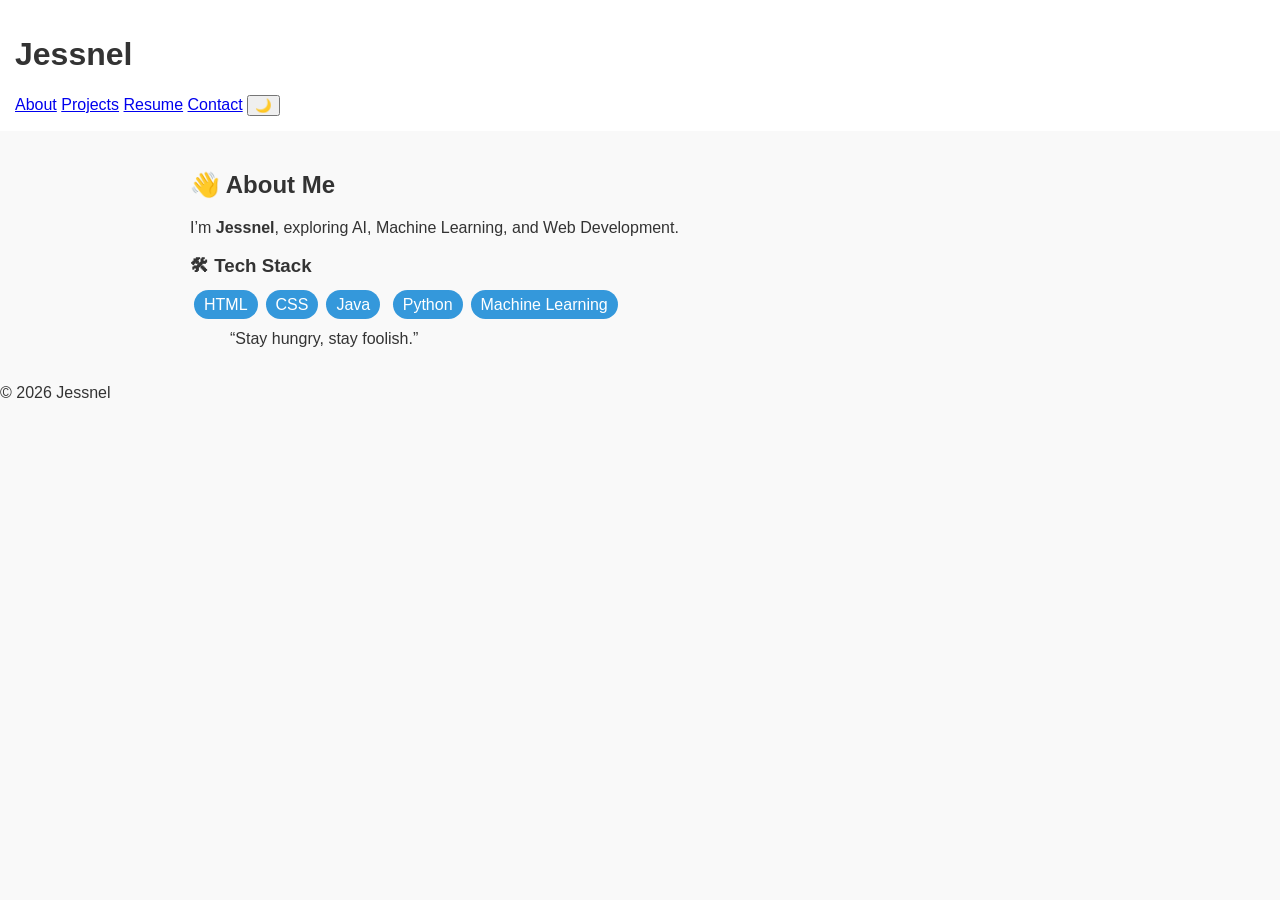
==== index.html @ d8b5aed1 "Initial commit of my portfolio site" ====
<!DOCTYPE html>
<html lang="en">

<head>
    <meta charset="UTF-8">
    <title>Jessnel | Portfolio</title>
    <meta name="viewport" content="width=device-width, initial-scale=1.0">
    <link rel="stylesheet" href="css/style.css">
</head>

<body>
    <header>
        <h1>Jessnel</h1>
        <nav>
            <a href="index.html">About</a>
            <a href="projects.html">Projects</a>
            <a href="resume.html">Resume</a>
            <a href="contact.html">Contact</a>
            <button id="themeToggle">🌙</button>
        </nav>
    </header>

    <main class="container fade-in">
        <h2>👋 About Me</h2>
        <p>I’m <strong>Jessnel</strong>, exploring AI, Machine Learning, and Web Development.</p>

        <h3>🛠 Tech Stack</h3>
        <div class="skills">
            <span>HTML</span><span>CSS</span><span>Java</span>
            <span>Python</span><span>Machine Learning</span>
        </div>

        <blockquote>“Stay hungry, stay foolish.”</blockquote>
    </main>

    <footer>© 2026 Jessnel</footer>
    <script src="js/main.js"></script>
</body>

</html>
---- css/style.css ----
:root {
    --bg: #f9f9f9;
    --text: #333;
    --card: #ffffff;
}

.dark {
    --bg: #121212;
    --text: #eaeaea;
    --card: #1e1e1e;
}

body {
    background: var(--bg);
    color: var(--text);
    font-family: Arial;
    margin: 0;
}

header {
    padding: 15px;
    background: var(--card);
}

.container {
    max-width: 900px;
    margin: auto;
    padding: 20px;
}

.skills span {
    background: #3498db;
    color: white;
    padding: 6px 10px;
    margin: 4px;
    border-radius: 20px;
}

.card {
    background: var(--card);
    padding: 20px;
    margin: 10px 0;
    border-radius: 10px;
}

.fade-in {
    animation: fade 0.6s;
}

@keyframes fade {
    from {
        opacity: 0;
        transform: translateY(10px)
    }

    to {
        opacity: 1
    }
}
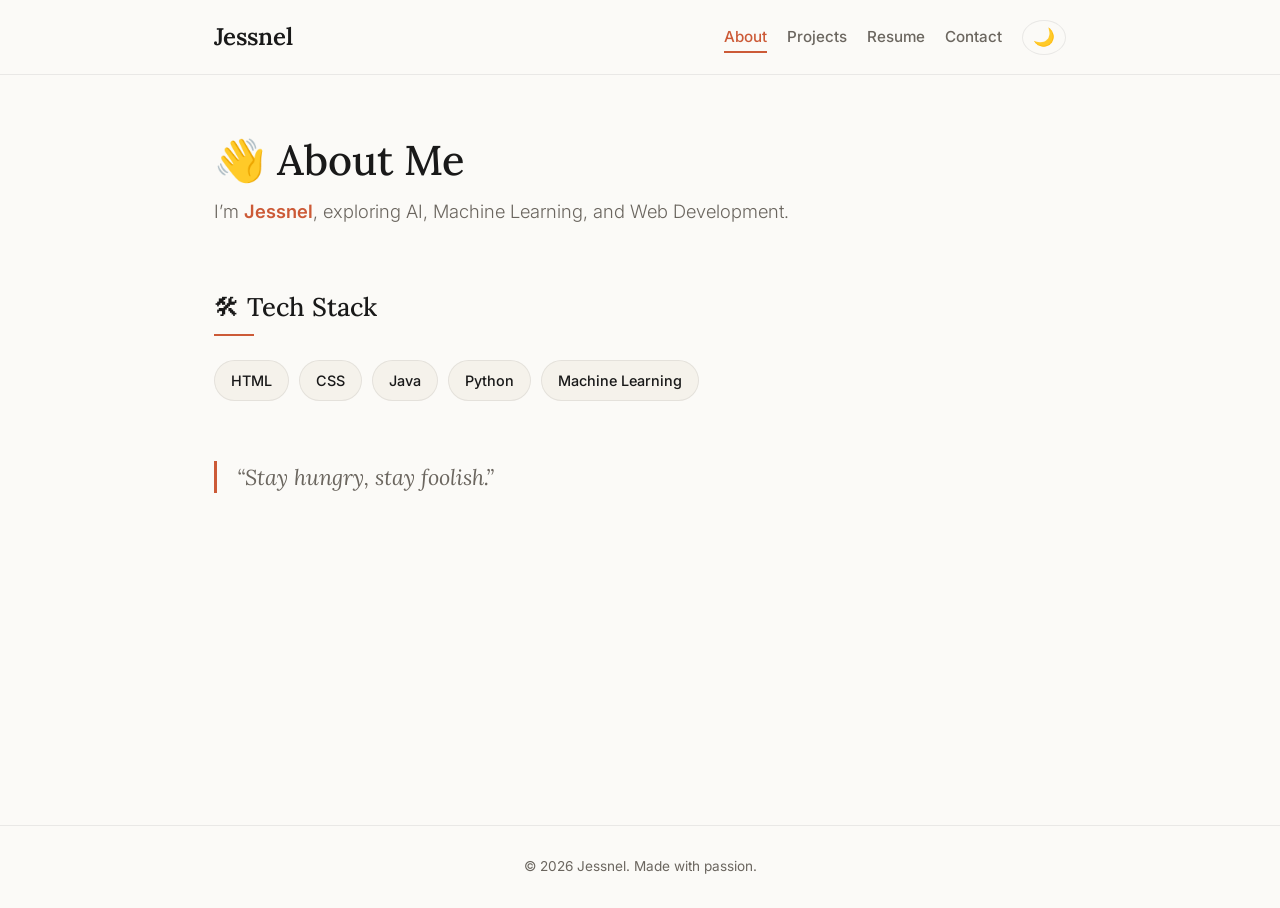
==== commit b65869c3: "Update portfolio site with new files" ====
--- a/index.html
+++ b/index.html
@@ -9,31 +9,46 @@
 </head>
 
 <body>
-    <header>
-        <h1>Jessnel</h1>
-        <nav>
-            <a href="index.html">About</a>
-            <a href="projects.html">Projects</a>
-            <a href="resume.html">Resume</a>
-            <a href="contact.html">Contact</a>
-            <button id="themeToggle">🌙</button>
-        </nav>
+    <header class="site-header">
+        <div class="header-container">
+            <a href="index.html" class="logo">Jessnel</a>
+            <nav class="nav-menu">
+                <a href="index.html" class="nav-link active">About</a>
+                <a href="projects.html" class="nav-link">Projects</a>
+                <a href="resume.html" class="nav-link">Resume</a>
+                <a href="contact.html" class="nav-link">Contact</a>
+                <button id="themeToggle" class="theme-toggle" aria-label="Toggle Theme">🌙</button>
+            </nav>
+        </div>
     </header>
 
     <main class="container fade-in">
-        <h2>👋 About Me</h2>
-        <p>I’m <strong>Jessnel</strong>, exploring AI, Machine Learning, and Web Development.</p>
+        <section class="hero-section">
+            <h1 class="page-title">👋 About Me</h1>
+            <p class="lead-text">I’m <strong>Jessnel</strong>, exploring AI, Machine Learning, and Web Development.</p>
+        </section>
 
-        <h3>🛠 Tech Stack</h3>
-        <div class="skills">
-            <span>HTML</span><span>CSS</span><span>Java</span>
-            <span>Python</span><span>Machine Learning</span>
-        </div>
+        <section class="stack-section">
+            <h2 class="section-title">🛠 Tech Stack</h2>
+            <div class="skills">
+                <span>HTML</span>
+                <span>CSS</span>
+                <span>Java</span>
+                <span>Python</span>
+                <span>Machine Learning</span>
+            </div>
+        </section>
 
-        <blockquote>“Stay hungry, stay foolish.”</blockquote>
+        <section class="quote-section">
+            <blockquote class="styled-quote">
+                “Stay hungry, stay foolish.”
+            </blockquote>
+        </section>
     </main>
 
-    <footer>© 2026 Jessnel</footer>
+    <footer class="site-footer">
+        <p>© 2026 Jessnel. Made with passion.</p>
+    </footer>
     <script src="js/main.js"></script>
 </body>
 
--- a/css/style.css
+++ b/css/style.css
@@ -1,59 +1,481 @@
+@import url('https://fonts.googleapis.com/css2?family=Inter:wght@300;400;500;600;700&family=Lora:ital,wght@0,400;0,500;0,600;1,400&display=swap');
+
 :root {
-    --bg: #f9f9f9;
-    --text: #333;
+    /* Warm Anthropic-inspired Light Palette */
+    --bg: #fbfaf7;
+    --bg-accent: #f5f2eb;
     --card: #ffffff;
-}
-
-.dark {
-    --bg: #121212;
-    --text: #eaeaea;
-    --card: #1e1e1e;
+    --text: #191919;
+    --text-muted: #6b665f;
+    --accent: #cc5a37; /* Terracotta */
+    --accent-hover: #b84e2e;
+    --border: rgba(25, 25, 25, 0.08);
+    --border-hover: rgba(25, 25, 25, 0.16);
+    --shadow: 0 4px 20px -2px rgba(25, 25, 25, 0.05);
+    --shadow-hover: 0 10px 30px -4px rgba(25, 25, 25, 0.08);
+    --font-heading: 'Lora', Georgia, serif;
+    --font-body: 'Inter', system-ui, -apple-system, BlinkMacSystemFont, "Segoe UI", Roboto, sans-serif;
+    --transition: all 0.3s cubic-bezier(0.4, 0, 0.2, 1);
+}
+
+:root.dark {
+    /* Rich Dark Charcoal Palette */
+    --bg: #141414;
+    --bg-accent: #1e1e1e;
+    --card: #1b1b1b;
+    --text: #eaeae0;
+    --text-muted: #a3a39e;
+    --accent: #f08562; /* Soft Coral */
+    --accent-hover: #fca587;
+    --border: rgba(234, 234, 224, 0.08);
+    --border-hover: rgba(234, 234, 224, 0.16);
+    --shadow: 0 4px 20px -2px rgba(0, 0, 0, 0.4);
+    --shadow-hover: 0 10px 30px -4px rgba(0, 0, 0, 0.6);
+}
+
+* {
+    box-sizing: border-box;
+    margin: 0;
+    padding: 0;
 }
 
 body {
-    background: var(--bg);
+    background-color: var(--bg);
     color: var(--text);
-    font-family: Arial;
-    margin: 0;
-}
-
-header {
-    padding: 15px;
-    background: var(--card);
-}
-
+    font-family: var(--font-body);
+    line-height: 1.6;
+    transition: var(--transition);
+    overflow-x: hidden;
+}
+
+/* Site Header & Navigation */
+.site-header {
+    background-color: var(--bg);
+    border-bottom: 1px solid var(--border);
+    position: sticky;
+    top: 0;
+    z-index: 100;
+    transition: var(--transition);
+}
+
+.header-container {
+    max-width: 900px;
+    margin: 0 auto;
+    padding: 18px 24px;
+    display: flex;
+    justify-content: space-between;
+    align-items: center;
+}
+
+.logo {
+    font-family: var(--font-heading);
+    font-size: 1.5rem;
+    font-weight: 600;
+    color: var(--text);
+    text-decoration: none;
+    transition: var(--transition);
+}
+
+.logo:hover {
+    color: var(--accent);
+}
+
+.nav-menu {
+    display: flex;
+    align-items: center;
+    gap: 20px;
+}
+
+.nav-link {
+    color: var(--text-muted);
+    font-size: 0.95rem;
+    font-weight: 500;
+    text-decoration: none;
+    transition: var(--transition);
+    position: relative;
+    padding: 4px 0;
+}
+
+.nav-link:hover {
+    color: var(--text);
+}
+
+.nav-link::after {
+    content: '';
+    position: absolute;
+    bottom: 0;
+    left: 0;
+    width: 0;
+    height: 2px;
+    background-color: var(--accent);
+    transition: var(--transition);
+}
+
+.nav-link:hover::after,
+.nav-link.active::after {
+    width: 100%;
+}
+
+.nav-link.active {
+    color: var(--accent);
+}
+
+/* Theme Toggle Button */
+.theme-toggle {
+    background: transparent;
+    border: 1px solid var(--border);
+    cursor: pointer;
+    font-size: 1.1rem;
+    padding: 6px 10px;
+    border-radius: 50%;
+    transition: var(--transition);
+    display: flex;
+    align-items: center;
+    justify-content: center;
+}
+
+.theme-toggle:hover {
+    border-color: var(--accent);
+    background-color: var(--bg-accent);
+    transform: scale(1.08);
+}
+
+/* Containers & Typography */
 .container {
     max-width: 900px;
-    margin: auto;
-    padding: 20px;
+    margin: 0 auto;
+    padding: 60px 24px;
+    min-height: calc(100vh - 150px);
+}
+
+.page-title {
+    font-family: var(--font-heading);
+    font-size: 2.6rem;
+    font-weight: 500;
+    margin-bottom: 12px;
+    line-height: 1.2;
+}
+
+.lead-text {
+    font-size: 1.15rem;
+    color: var(--text-muted);
+    margin-bottom: 40px;
+    max-width: 700px;
+    font-weight: 300;
+}
+
+.section-title {
+    font-family: var(--font-heading);
+    font-size: 1.6rem;
+    font-weight: 500;
+    margin-bottom: 24px;
+    position: relative;
+    padding-bottom: 8px;
+}
+
+.section-title::after {
+    content: '';
+    position: absolute;
+    bottom: 0;
+    left: 0;
+    width: 40px;
+    height: 2px;
+    background-color: var(--accent);
+}
+
+/* Hero Section */
+.hero-section {
+    margin-bottom: 60px;
+}
+
+.hero-section p strong {
+    color: var(--accent);
+    font-weight: 600;
+}
+
+/* Tech Stack Skills */
+.stack-section {
+    margin-bottom: 60px;
+}
+
+.skills {
+    display: flex;
+    flex-wrap: wrap;
+    gap: 10px;
 }
 
 .skills span {
-    background: #3498db;
-    color: white;
-    padding: 6px 10px;
-    margin: 4px;
-    border-radius: 20px;
+    background-color: var(--bg-accent);
+    border: 1px solid var(--border);
+    color: var(--text);
+    padding: 8px 16px;
+    border-radius: 30px;
+    font-size: 0.9rem;
+    font-weight: 500;
+    transition: var(--transition);
+}
+
+.skills span:hover {
+    border-color: var(--accent);
+    background-color: var(--card);
+    transform: translateY(-2px);
+    box-shadow: var(--shadow);
+}
+
+/* Styled Blockquote */
+.quote-section {
+    margin-top: 40px;
+    border-left: 3px solid var(--accent);
+    padding-left: 20px;
+}
+
+.styled-quote {
+    font-family: var(--font-heading);
+    font-size: 1.35rem;
+    font-style: italic;
+    color: var(--text-muted);
+    line-height: 1.5;
+}
+
+/* Cards & Grids */
+.projects-grid,
+.contact-grid {
+    display: grid;
+    grid-template-columns: repeat(auto-fit, minmax(320px, 1fr));
+    gap: 24px;
+    margin-top: 30px;
 }
 
 .card {
-    background: var(--card);
-    padding: 20px;
-    margin: 10px 0;
+    background-color: var(--card);
+    border: 1px solid var(--border);
+    border-radius: 12px;
+    padding: 30px;
+    box-shadow: var(--shadow);
+    transition: var(--transition);
+    text-decoration: none;
+    color: var(--text);
+    display: flex;
+    flex-direction: column;
+}
+
+.card:hover {
+    transform: translateY(-4px);
+    border-color: var(--accent);
+    box-shadow: var(--shadow-hover);
+}
+
+/* Project Cards */
+.project-card .card-icon {
+    font-size: 2.2rem;
+    margin-bottom: 16px;
+}
+
+.project-card .card-title {
+    font-family: var(--font-heading);
+    font-size: 1.4rem;
+    font-weight: 500;
+    margin-bottom: 10px;
+}
+
+.project-card .card-description {
+    color: var(--text-muted);
+    font-size: 0.95rem;
+    margin-bottom: 20px;
+    flex-grow: 1;
+}
+
+.project-card .card-tags {
+    display: flex;
+    flex-wrap: wrap;
+    gap: 8px;
+}
+
+.project-card .card-tags span {
+    font-size: 0.75rem;
+    background-color: var(--bg-accent);
+    border: 1px solid var(--border);
+    padding: 4px 10px;
     border-radius: 10px;
-}
-
+    font-weight: 500;
+}
+
+/* Contact Cards */
+.contact-card .card-icon {
+    font-size: 2rem;
+    margin-bottom: 16px;
+}
+
+.contact-card .card-title {
+    font-family: var(--font-heading);
+    font-size: 1.25rem;
+    font-weight: 500;
+    margin-bottom: 8px;
+}
+
+.contact-card .card-value {
+    font-size: 1.1rem;
+    font-weight: 600;
+    color: var(--accent);
+    margin-bottom: 12px;
+    word-break: break-all;
+}
+
+.contact-card .card-link-hint {
+    font-size: 0.85rem;
+    color: var(--text-muted);
+    transition: var(--transition);
+    margin-top: auto;
+}
+
+.contact-card:hover .card-link-hint {
+    color: var(--accent);
+    padding-left: 4px;
+}
+
+/* Resume Focus Card */
+.focus-card {
+    border-left: 3px solid var(--accent);
+    border-radius: 0 12px 12px 0;
+    font-size: 1.1rem;
+    line-height: 1.6;
+}
+
+.focus-card strong {
+    color: var(--accent);
+}
+
+/* Resume Timeline */
+.resume-section {
+    margin-bottom: 50px;
+}
+
+.timeline {
+    position: relative;
+    border-left: 2px solid var(--border);
+    margin-left: 10px;
+    padding-left: 24px;
+    display: flex;
+    flex-direction: column;
+    gap: 32px;
+}
+
+.timeline-item {
+    position: relative;
+}
+
+.timeline-marker {
+    position: absolute;
+    left: -33px;
+    top: 6px;
+    width: 16px;
+    height: 16px;
+    border-radius: 50%;
+    background-color: var(--bg);
+    border: 2px solid var(--accent);
+    transition: var(--transition);
+}
+
+.timeline-item:hover .timeline-marker {
+    background-color: var(--accent);
+    transform: scale(1.2);
+}
+
+.timeline-content {
+    background-color: var(--card);
+    border: 1px solid var(--border);
+    border-radius: 12px;
+    padding: 24px;
+    box-shadow: var(--shadow);
+    transition: var(--transition);
+}
+
+.timeline-content:hover {
+    border-color: var(--accent);
+    box-shadow: var(--shadow-hover);
+}
+
+.timeline-date {
+    display: inline-block;
+    font-size: 0.8rem;
+    font-weight: 600;
+    text-transform: uppercase;
+    color: var(--accent);
+    margin-bottom: 6px;
+    letter-spacing: 0.05em;
+}
+
+.timeline-title {
+    font-family: var(--font-heading);
+    font-size: 1.2rem;
+    font-weight: 500;
+    margin-bottom: 8px;
+}
+
+.timeline-text {
+    font-size: 0.95rem;
+    color: var(--text-muted);
+}
+
+/* Site Footer */
+.site-footer {
+    border-top: 1px solid var(--border);
+    padding: 30px 24px;
+    text-align: center;
+    background-color: var(--bg);
+    color: var(--text-muted);
+    font-size: 0.85rem;
+    transition: var(--transition);
+}
+
+/* Page Fade-In Animation */
 .fade-in {
-    animation: fade 0.6s;
-}
-
-@keyframes fade {
+    animation: fadeIn 0.8s cubic-bezier(0.16, 1, 0.3, 1) forwards;
+}
+
+@keyframes fadeIn {
     from {
         opacity: 0;
-        transform: translateY(10px)
-    }
-
+        transform: translateY(20px);
+    }
     to {
-        opacity: 1
+        opacity: 1;
+        transform: translateY(0);
+    }
+}
+
+/* Responsive Breakpoints */
+@media (max-width: 600px) {
+    .header-container {
+        flex-direction: column;
+        gap: 15px;
+        padding: 15px 20px;
+    }
+    
+    .nav-menu {
+        width: 100%;
+        justify-content: center;
+        gap: 15px;
+    }
+
+    .container {
+        padding: 40px 20px;
+    }
+
+    .page-title {
+        font-size: 2.1rem;
+    }
+
+    .projects-grid,
+    .contact-grid {
+        grid-template-columns: 1fr;
+    }
+
+    .timeline {
+        padding-left: 20px;
+    }
+    
+    .timeline-marker {
+        left: -29px;
     }
 }
